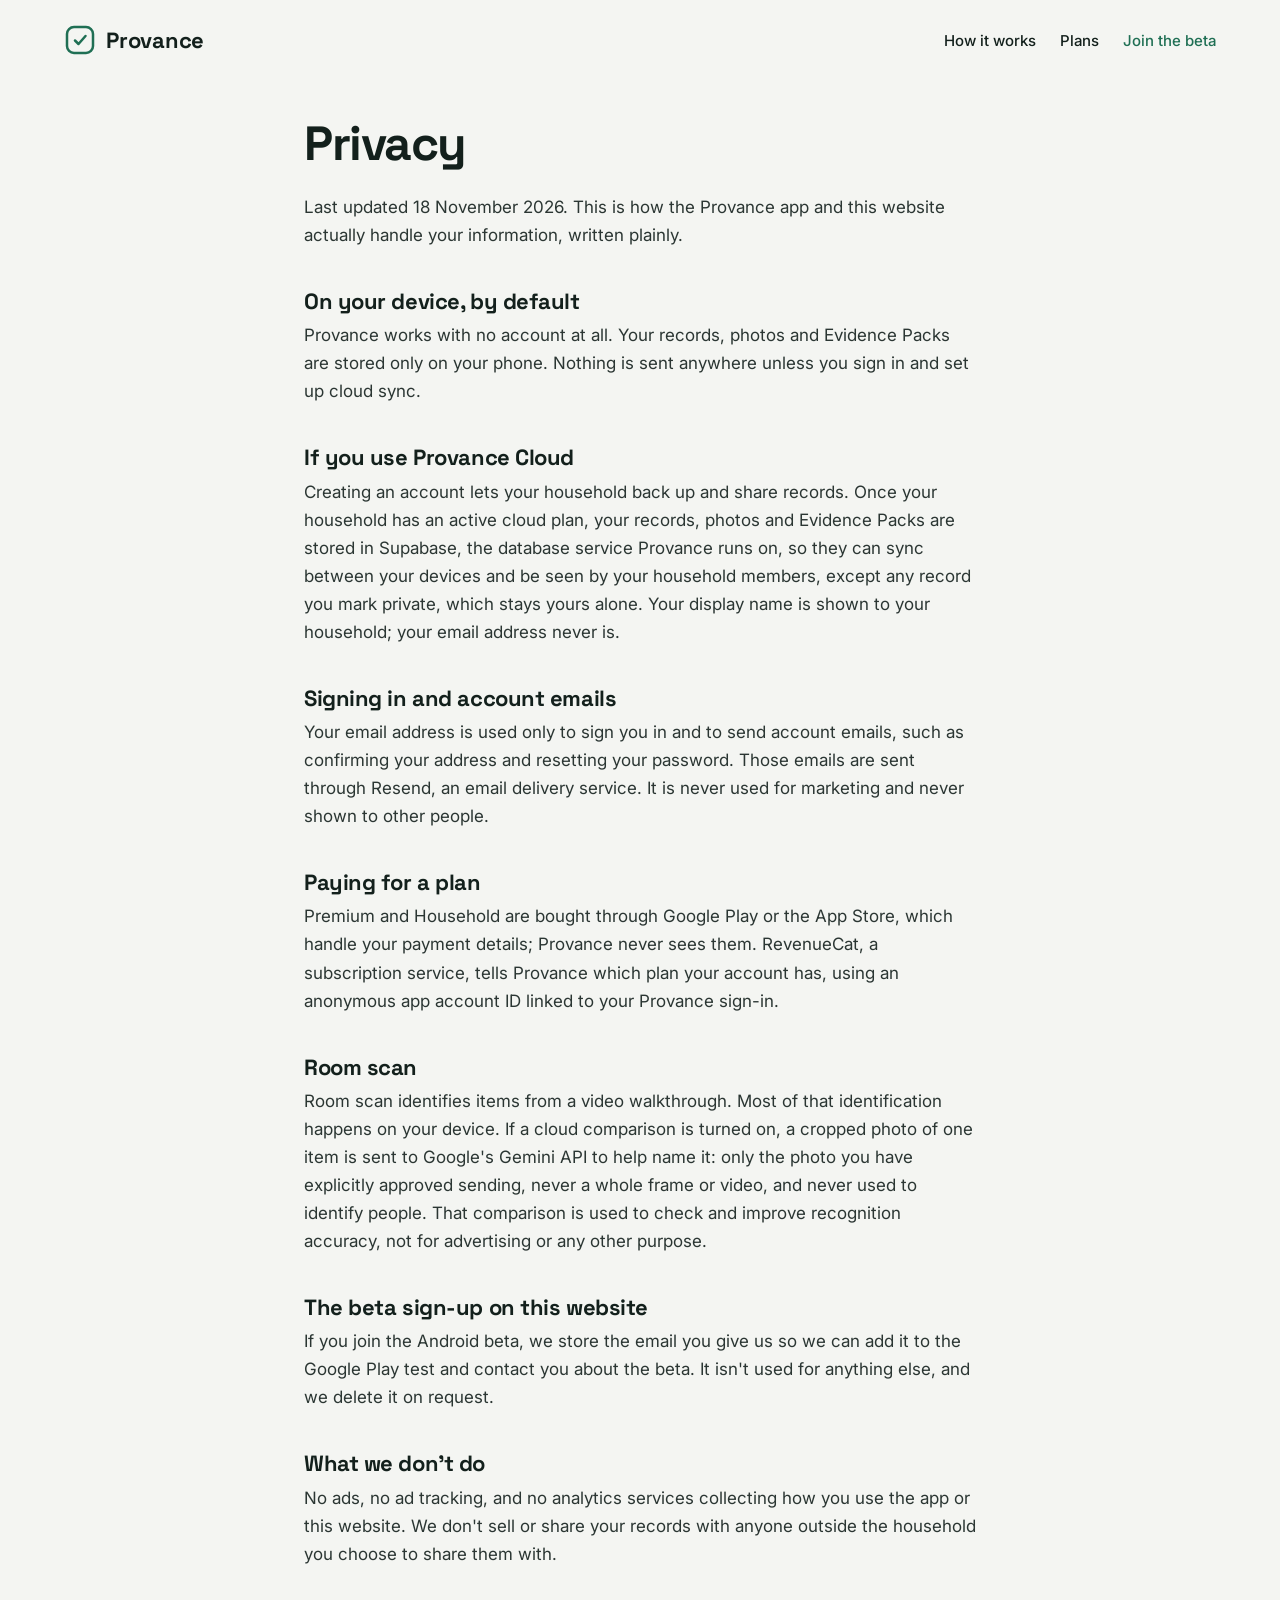
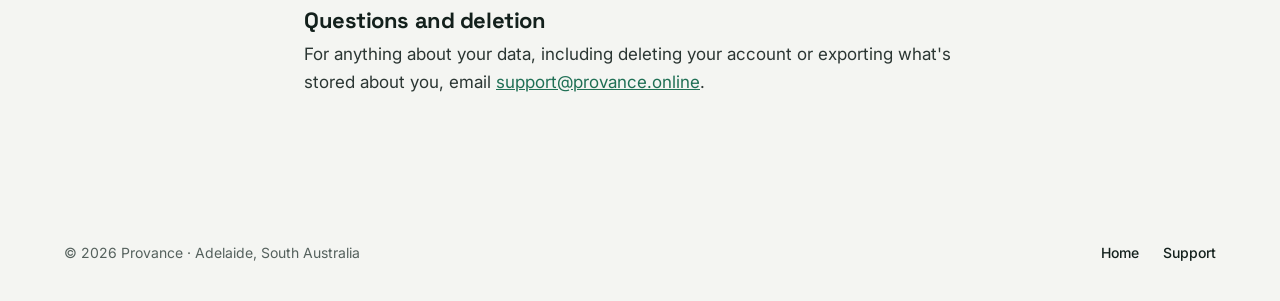
==== privacy.html @ ecfdc20b "Add files via upload" ====
<!doctype html>
<html lang="en-AU">
<head>
<meta charset="utf-8">
<meta name="viewport" content="width=device-width,initial-scale=1">
<title>Privacy · Provance</title>
<meta name="description" content="How Provance handles your records, your account and your data.">
<link rel="icon" href="/favicon.svg" type="image/svg+xml">
<link rel="preconnect" href="https://fonts.googleapis.com">
<link rel="preconnect" href="https://fonts.gstatic.com" crossorigin>
<link href="https://fonts.googleapis.com/css2?family=Space+Grotesk:wght@500;700&family=Inter:wght@400;500;600&display=swap" rel="stylesheet">
<link rel="stylesheet" href="/style.css">
</head>
<body>
<header><div class="wrap">
<a class="brand" href="/"><svg width="32" height="32" viewBox="0 0 32 32" aria-hidden="true"><rect x="3" y="3" width="26" height="26" rx="7" fill="none" stroke="#1F6F54" stroke-width="2.5"/><path d="M11 16.5l3.5 3.5L21.5 12" fill="none" stroke="#1F6F54" stroke-width="2.5" stroke-linecap="round" stroke-linejoin="round"/></svg>Provance</a>
<nav aria-label="Main"><a href="/#how">How it works</a><a href="/#plans">Plans</a><a class="cta" href="/#beta">Join the beta</a></nav>
</div></header>
<main class="wrap doc">
<h1>Privacy</h1>
<p>Last updated 18 November 2026. This is how the Provance app and this website actually handle your information, written plainly.</p>

<h2>On your device, by default</h2>
<p>Provance works with no account at all. Your records, photos and Evidence Packs are stored only on your phone. Nothing is sent anywhere unless you sign in and set up cloud sync.</p>

<h2>If you use Provance Cloud</h2>
<p>Creating an account lets your household back up and share records. Once your household has an active cloud plan, your records, photos and Evidence Packs are stored in Supabase, the database service Provance runs on, so they can sync between your devices and be seen by your household members, except any record you mark private, which stays yours alone. Your display name is shown to your household; your email address never is.</p>

<h2>Signing in and account emails</h2>
<p>Your email address is used only to sign you in and to send account emails, such as confirming your address and resetting your password. Those emails are sent through Resend, an email delivery service. It is never used for marketing and never shown to other people.</p>

<h2>Paying for a plan</h2>
<p>Premium and Household are bought through Google Play or the App Store, which handle your payment details; Provance never sees them. RevenueCat, a subscription service, tells Provance which plan your account has, using an anonymous app account ID linked to your Provance sign-in.</p>

<h2>Room scan</h2>
<p>Room scan identifies items from a video walkthrough. Most of that identification happens on your device. If a cloud comparison is turned on, a cropped photo of one item is sent to Google's Gemini API to help name it: only the photo you have explicitly approved sending, never a whole frame or video, and never used to identify people. That comparison is used to check and improve recognition accuracy, not for advertising or any other purpose.</p>

<h2>The beta sign-up on this website</h2>
<p>If you join the Android beta, we store the email you give us so we can add it to the Google Play test and contact you about the beta. It isn't used for anything else, and we delete it on request.</p>

<h2>What we don't do</h2>
<p>No ads, no ad tracking, and no analytics services collecting how you use the app or this website. We don't sell or share your records with anyone outside the household you choose to share them with.</p>

<h2>Questions and deletion</h2>
<p>For anything about your data, including deleting your account or exporting what's stored about you, email <a href="mailto:support@provance.online">support@provance.online</a>.</p>
</main>
<footer><div class="wrap">
<span>© 2026 Provance · Adelaide, South Australia</span>
<nav aria-label="Footer"><a href="/">Home</a><a href="mailto:support@provance.online">Support</a></nav>
</div></footer>
</body>
</html>
---- style.css ----
*{box-sizing:border-box}
html{scroll-behavior:smooth}
body{margin:0;font-family:Inter,system-ui,-apple-system,"Segoe UI",sans-serif;color:#13201C;background:#F4F5F2;-webkit-font-smoothing:antialiased}
a{color:#1F6F54}a:hover{color:#164F3C}
h1,h2,h3,.brand,.num,.price{font-family:"Space Grotesk",Inter,sans-serif}
.wrap{max-width:1200px;margin:0 auto;padding:0 24px}
header .wrap{display:flex;flex-wrap:wrap;gap:16px;align-items:center;justify-content:space-between;padding-top:24px;padding-bottom:24px}
.brand{display:flex;align-items:center;gap:10px;font-weight:700;font-size:22px;letter-spacing:-.01em;text-decoration:none;color:#13201C}
nav{display:flex;flex-wrap:wrap;gap:24px;font-size:15px;font-weight:500}
nav a{text-decoration:none;color:#13201C}nav a.cta{color:#1F6F54}
.hero{display:grid;grid-template-columns:repeat(auto-fit,minmax(320px,1fr));gap:56px;align-items:center;padding-top:56px;padding-bottom:96px}
.eyebrow{margin:0;font-size:14px;font-weight:600;letter-spacing:.08em;text-transform:uppercase;color:#1F6F54}
h1{margin:16px 0 24px;font-weight:700;font-size:clamp(2.6rem,5vw,4.4rem);line-height:1.02;letter-spacing:-.03em}
.lede{margin:0;font-size:19px;line-height:1.55;color:#3A4743;max-width:34rem}
.btns{display:flex;flex-wrap:wrap;gap:12px;padding:32px 0 16px}
.btn{display:inline-flex;align-items:center;justify-content:center;min-height:52px;padding:0 26px;border-radius:12px;font-weight:600;font-size:16px;text-decoration:none;border:1.5px solid #13201C;cursor:pointer;font-family:inherit}
.btn.dark{background:#13201C;color:#F4F5F2}.btn.dark:hover{background:#24342F;color:#fff}
.btn.ghost{background:transparent;color:#13201C}.btn.ghost:hover{background:#E6EBE8}
.small{margin:0;font-size:14px;color:#55615D}
.phone{display:flex;justify-content:center}
.phone .shell{width:300px;height:600px;border-radius:44px;background:#13201C;padding:14px}
.phone .screen{height:100%;border-radius:32px;background:#fff;padding:28px 20px;display:flex;flex-direction:column;gap:12px}
.phone .title{font-family:"Space Grotesk",sans-serif;font-weight:700;font-size:22px}
.phone .sub{font-size:13px;color:#55615D;margin-bottom:6px}
.rec{border-radius:14px;background:#EEF3EF;padding:14px;display:flex;flex-direction:column;gap:4px}
.rec b{font-size:15px}.rec span{font-size:13px;color:#3A4743}
.rec.warn{background:#FBEFD9}.rec.warn span{color:#6B4A12}
section.white{background:#fff}
.section{padding-top:96px;padding-bottom:96px}
h2{margin:0 0 40px;font-size:clamp(2rem,3.5vw,2.8rem);letter-spacing:-.02em;line-height:1.1}
.grid3{display:grid;grid-template-columns:repeat(auto-fit,minmax(260px,1fr));gap:32px}
.num{font-weight:700;font-size:40px;color:#1F6F54}
h3{margin:12px 0 8px;font-size:20px}
.grid3 p{margin:0;font-size:16px;line-height:1.55;color:#3A4743}
.plan{border-radius:20px;background:#fff;border:1px solid #D5DBD7;padding:32px;display:flex;flex-direction:column;gap:10px}
.plan.feature{background:#13201C;color:#F4F5F2;border-color:#13201C}
.plan h3{margin:0}.price{font-size:40px;font-weight:700}.price small{font-size:18px;font-weight:500;color:#55615D}
.plan.feature .price small{color:#C9D3CE}.plan p{margin:0;font-size:16px;line-height:1.55;color:#3A4743}.plan.feature p{color:#DDE5E1}
.plan ul{margin:8px 0 0;padding-left:20px;line-height:1.7;font-size:15px}
.beta{background:#1F6F54;color:#fff}
.beta .inner{max-width:760px;margin:0 auto;padding:96px 24px}
.beta h2{margin-bottom:20px}.beta p{font-size:18px;line-height:1.55;color:#E3EFE9;margin:0 0 28px}
form{display:flex;flex-wrap:wrap;gap:12px}
label.vh{position:absolute;width:1px;height:1px;overflow:hidden;clip:rect(0 0 0 0)}
input[type=email]{flex:1 1 280px;min-height:52px;border-radius:12px;border:0;padding:0 18px;font-size:16px;font-family:inherit}
.beta .btn{background:#fff;color:#13201C;border-color:#fff}.beta .btn:hover{background:#E3EFE9}
#msg{flex-basis:100%;margin:4px 0 0;font-size:15px;color:#fff;min-height:1.4em}
.beta .small{color:#CFE3DA;margin-top:16px}
footer .wrap{display:flex;flex-wrap:wrap;gap:24px;justify-content:space-between;padding-top:40px;padding-bottom:40px;font-size:14px;color:#55615D}
footer nav{gap:24px;font-size:14px}
.doc{max-width:720px;padding-top:24px;padding-bottom:96px}
.doc h1{font-size:clamp(2.2rem,4vw,3rem)}.doc h2{font-size:22px;margin:40px 0 8px}.doc p{font-size:17px;line-height:1.65;color:#2B3633;margin:0 0 12px}
:focus-visible{outline:3px solid #1F6F54;outline-offset:3px}
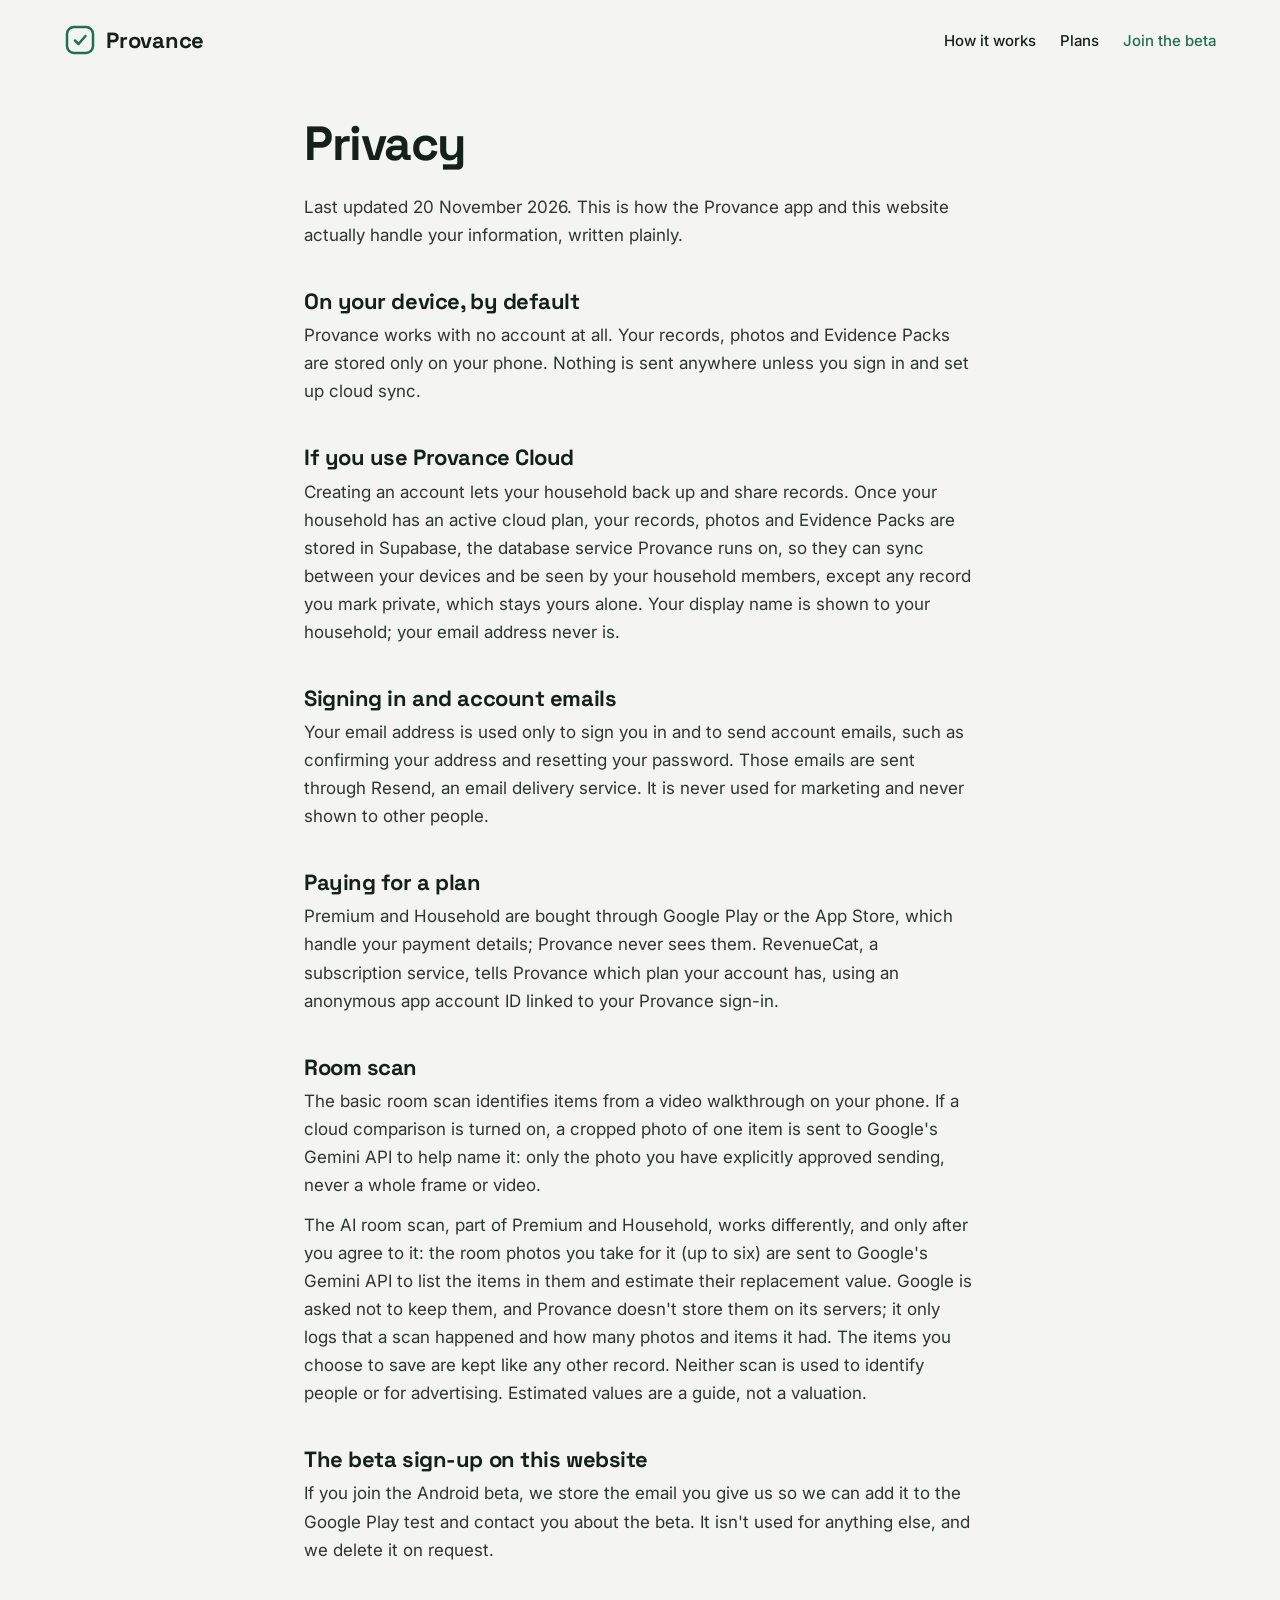
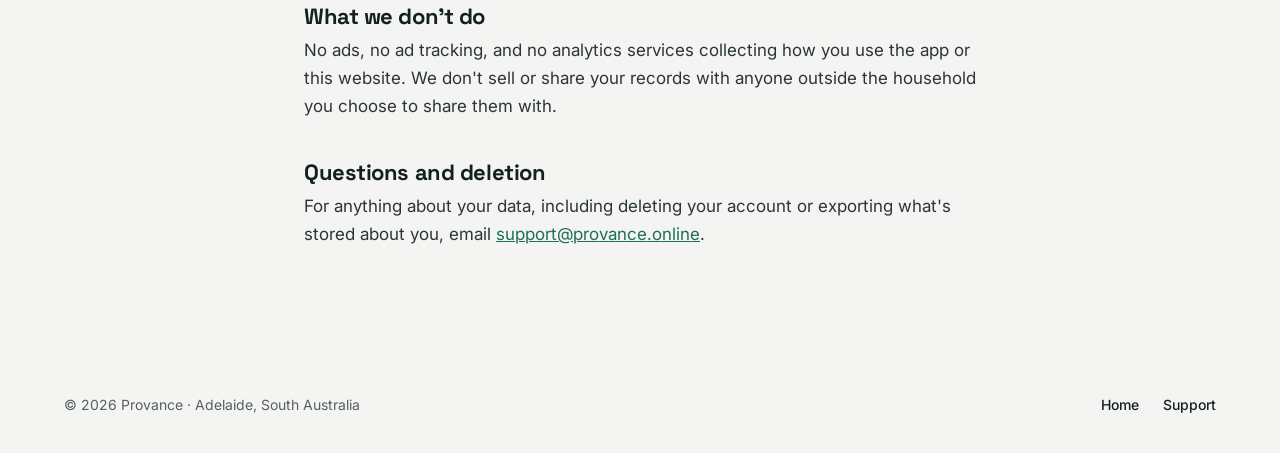
==== commit 34c15660: "Add files via upload" ====
--- a/privacy.html
+++ b/privacy.html
@@ -18,7 +18,7 @@
 </div></header>
 <main class="wrap doc">
 <h1>Privacy</h1>
-<p>Last updated 18 November 2026. This is how the Provance app and this website actually handle your information, written plainly.</p>
+<p>Last updated 20 November 2026. This is how the Provance app and this website actually handle your information, written plainly.</p>
 
 <h2>On your device, by default</h2>
 <p>Provance works with no account at all. Your records, photos and Evidence Packs are stored only on your phone. Nothing is sent anywhere unless you sign in and set up cloud sync.</p>
@@ -33,7 +33,8 @@
 <p>Premium and Household are bought through Google Play or the App Store, which handle your payment details; Provance never sees them. RevenueCat, a subscription service, tells Provance which plan your account has, using an anonymous app account ID linked to your Provance sign-in.</p>
 
 <h2>Room scan</h2>
-<p>Room scan identifies items from a video walkthrough. Most of that identification happens on your device. If a cloud comparison is turned on, a cropped photo of one item is sent to Google's Gemini API to help name it: only the photo you have explicitly approved sending, never a whole frame or video, and never used to identify people. That comparison is used to check and improve recognition accuracy, not for advertising or any other purpose.</p>
+<p>The basic room scan identifies items from a video walkthrough on your phone. If a cloud comparison is turned on, a cropped photo of one item is sent to Google's Gemini API to help name it: only the photo you have explicitly approved sending, never a whole frame or video.</p>
+<p>The AI room scan, part of Premium and Household, works differently, and only after you agree to it: the room photos you take for it (up to six) are sent to Google's Gemini API to list the items in them and estimate their replacement value. Google is asked not to keep them, and Provance doesn't store them on its servers; it only logs that a scan happened and how many photos and items it had. The items you choose to save are kept like any other record. Neither scan is used to identify people or for advertising. Estimated values are a guide, not a valuation.</p>
 
 <h2>The beta sign-up on this website</h2>
 <p>If you join the Android beta, we store the email you give us so we can add it to the Google Play test and contact you about the beta. It isn't used for anything else, and we delete it on request.</p>
--- a/style.css
+++ b/style.css
@@ -51,3 +51,41 @@
 .doc{max-width:720px;padding-top:24px;padding-bottom:96px}
 .doc h1{font-size:clamp(2.2rem,4vw,3rem)}.doc h2{font-size:22px;margin:40px 0 8px}.doc p{font-size:17px;line-height:1.65;color:#2B3633;margin:0 0 12px}
 :focus-visible{outline:3px solid #1F6F54;outline-offset:3px}
+.travel{background:#13201C;color:#F4F5F2}
+.travel h2{color:#F4F5F2}
+.eyebrow.light{color:#7FD1AE;margin-bottom:12px}
+.lede.light{color:#C9D3CE}
+.travel-grid{display:grid;grid-template-columns:repeat(auto-fit,minmax(300px,1fr));gap:48px;align-items:start}
+.ticks{list-style:none;margin:0;padding:0;display:flex;flex-direction:column;gap:18px}
+.ticks li{position:relative;padding-left:34px;font-size:16px;line-height:1.55;color:#C9D3CE}
+.ticks li b{color:#F4F5F2;font-weight:600}
+.ticks li::before{content:"";position:absolute;left:0;top:3px;width:20px;height:20px;border-radius:6px;border:2px solid #7FD1AE;box-sizing:border-box}
+.ticks li::after{content:"";position:absolute;left:6px;top:7px;width:7px;height:4px;border-left:2px solid #7FD1AE;border-bottom:2px solid #7FD1AE;transform:rotate(-45deg)}
+.phone .shell{width:320px;height:640px;border-radius:46px;background:#1C1C1E;padding:11px;box-shadow:0 30px 60px -20px rgba(19,32,28,.35)}
+.screen.app{background:#F7F7F5;border-radius:36px;padding:34px 16px 0;overflow:hidden;display:block;height:100%;font-family:-apple-system,"SF Pro Text",Inter,system-ui,sans-serif;color:#1C1C1E}
+.a-head{display:flex;justify-content:space-between;align-items:center}
+.a-word{font-size:29px;font-weight:700;letter-spacing:-1.3px}
+.a-create{display:inline-flex;align-items:center;gap:3px;background:#EEEEEC;border-radius:20px;padding:7px 11px;color:#1B4332;font-size:11.5px;font-weight:600}
+.a-sub{font-size:12.5px;color:#737374;margin:4px 0 16px}
+.a-tiles{display:flex;gap:8px;margin-bottom:13px}
+.a-tile{flex:1;background:#fff;border:1px solid #E5E5E3;border-radius:12px;padding:10px;display:flex;flex-direction:column;gap:3px;min-height:84px}
+.a-tile b{font-size:12px;font-weight:600;margin-top:2px}.a-tile span{font-size:10.5px;line-height:14px;color:#737374}
+.a-switch{display:flex;background:#E5E5E3;border-radius:11px;padding:3px}
+.a-switch span{flex:1;display:flex;align-items:center;justify-content:center;gap:5px;font-size:11.5px;font-weight:600;color:#737374;padding:7px 0;border-radius:9px}
+.a-switch span.on{background:#fff;color:#1C1C1E;box-shadow:0 1px 3px rgba(0,0,0,.08)}
+.a-search{display:flex;align-items:center;gap:7px;background:#EEEEEC;border-radius:11px;padding:10px 11px;margin-top:10px;font-size:13px;color:#737374}
+.a-filters{display:flex;gap:4px;padding:12px 0 16px;white-space:nowrap}
+.a-filters span{font-size:11.5px;font-weight:500;color:#737374;padding:7px 11px;border-radius:20px}
+.a-filters span.on{background:#1C1C1E;color:#fff}
+.a-sec{display:flex;align-items:baseline;gap:7px;margin-bottom:13px}.a-sec b{font-size:18px;font-weight:700;letter-spacing:-.5px}.a-sec span{font-size:15px;color:#979794}
+.a-grid{display:grid;grid-template-columns:1fr 1fr;column-gap:10px;row-gap:20px}
+.a-card{display:flex;flex-direction:column;min-width:0}
+.a-cover{position:relative;aspect-ratio:1;border-radius:13px;overflow:hidden;background:#E8E7E3;margin-bottom:8px}
+.a-cover img{width:100%;height:100%;object-fit:cover;display:block}
+.a-cover.empty{display:flex;flex-direction:column;align-items:center;justify-content:center;gap:6px}
+.a-cover.empty em{font-style:normal;font-size:9.5px;color:#9C9C96}
+.a-count{position:absolute;right:8px;bottom:8px;display:inline-flex;align-items:center;gap:3px;background:rgba(0,0,0,.4);color:#fff;font-size:8.5px;font-weight:600;border-radius:7px;padding:3px 6px}
+.a-card b{font-size:13px;line-height:17px;font-weight:600;letter-spacing:-.3px;white-space:nowrap;overflow:hidden;text-overflow:ellipsis}
+.a-card .t{font-size:10px;color:#737374;margin-top:3px}.a-card .d{font-size:8.5px;color:#737374;margin-top:5px}
+.a-card .s{display:flex;align-items:center;gap:3px;font-size:8.5px;color:#737374;margin-top:5px}.a-card .s.amber{color:#866332}
+.a-card .r{font-size:8.5px;color:#1B4332;margin-top:4px}
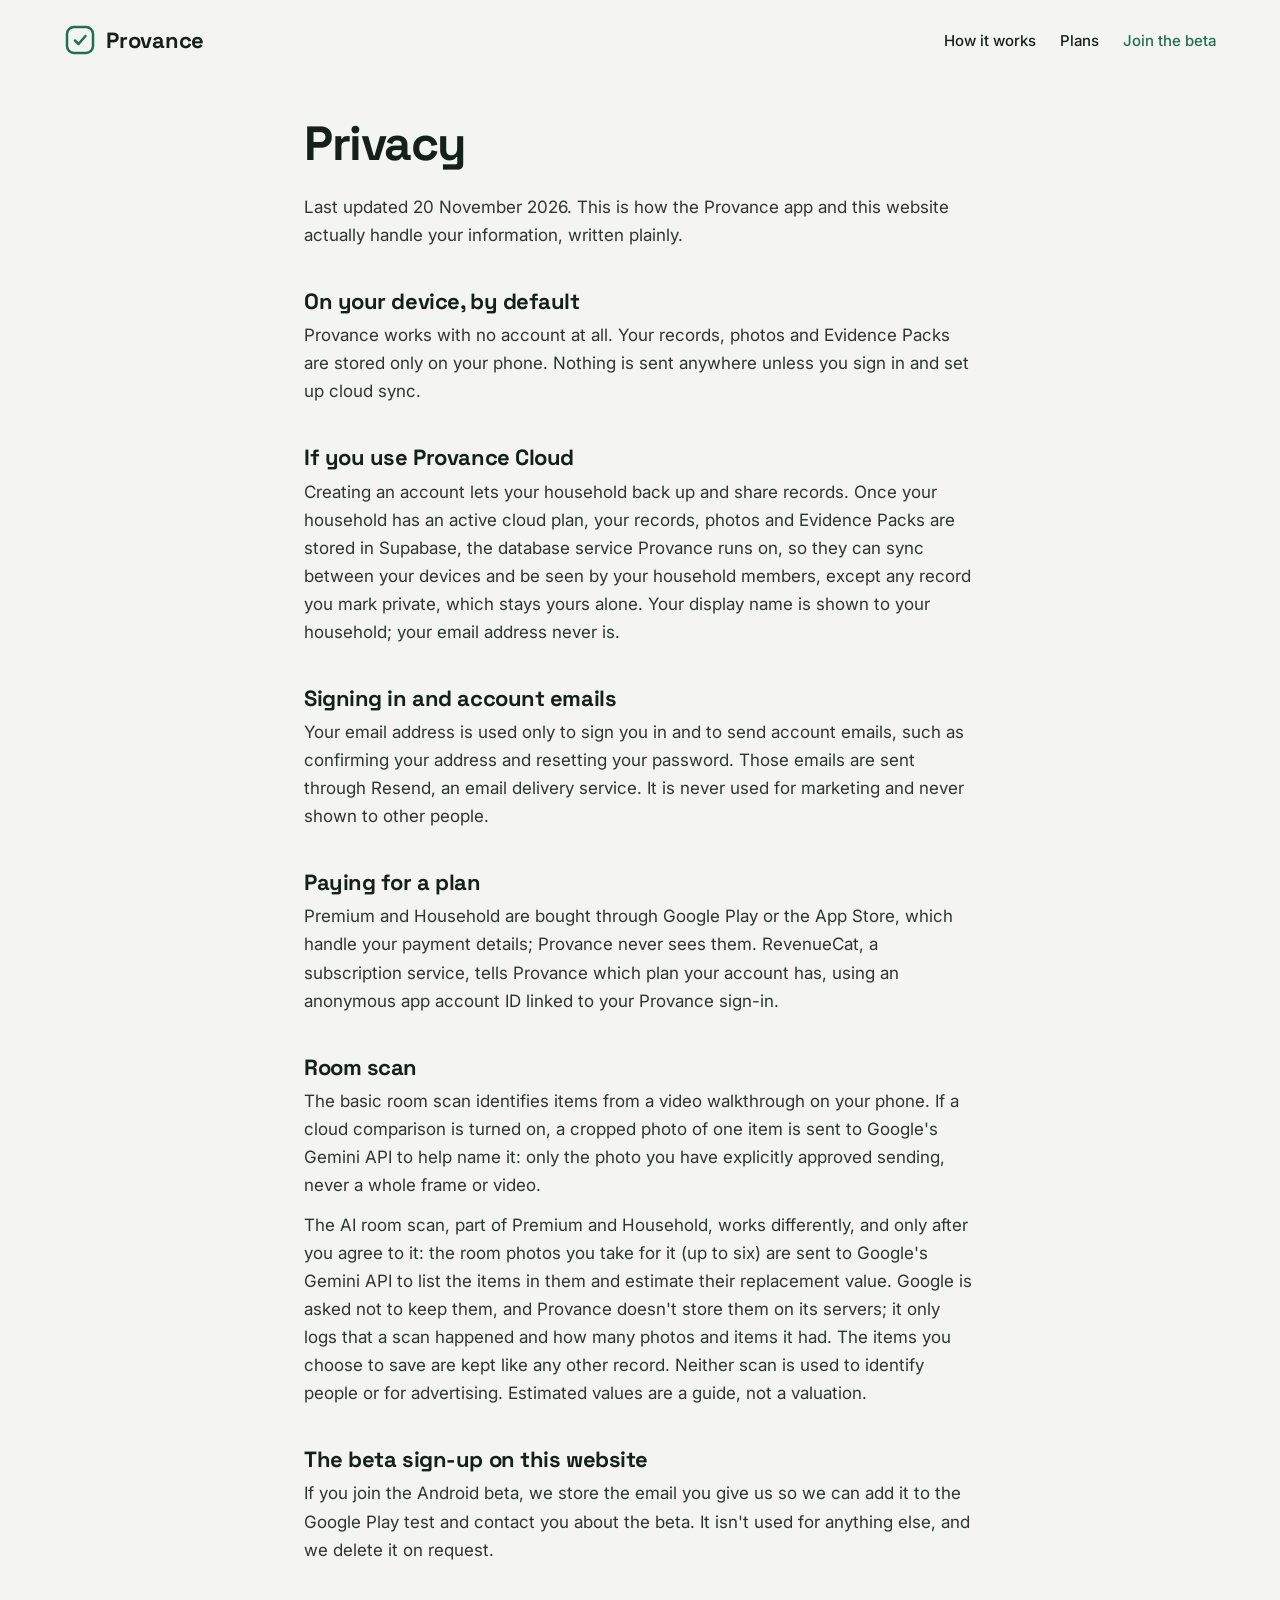
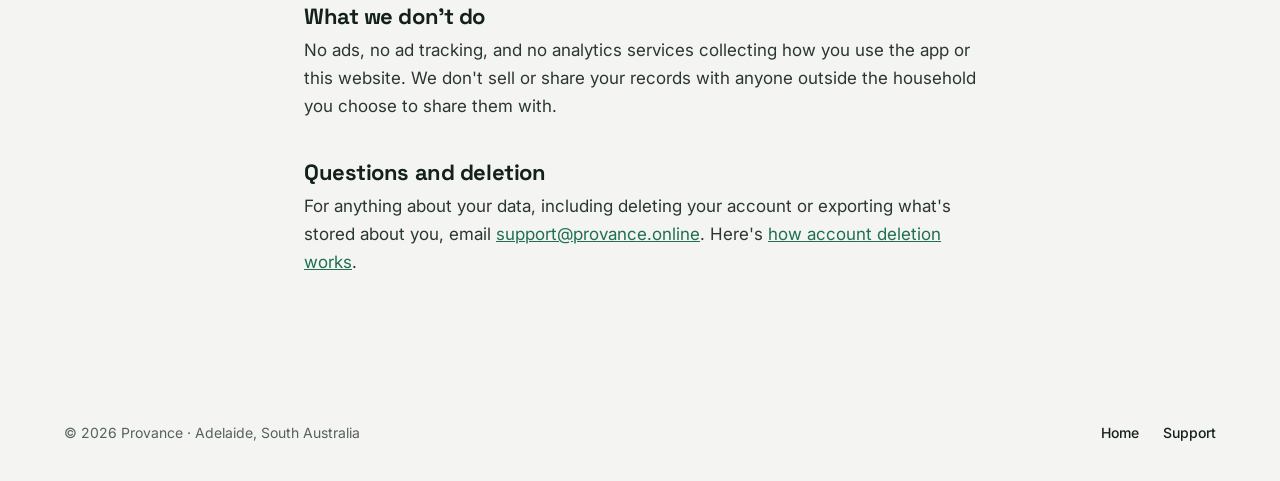
==== commit 1150100f: "Add account deletion page; update privacy for AI room scan" ====
--- a/privacy.html
+++ b/privacy.html
@@ -43,7 +43,7 @@
 <p>No ads, no ad tracking, and no analytics services collecting how you use the app or this website. We don't sell or share your records with anyone outside the household you choose to share them with.</p>
 
 <h2>Questions and deletion</h2>
-<p>For anything about your data, including deleting your account or exporting what's stored about you, email <a href="mailto:support@provance.online">support@provance.online</a>.</p>
+<p>For anything about your data, including deleting your account or exporting what's stored about you, email <a href="mailto:support@provance.online">support@provance.online</a>. Here's <a href="/delete-account">how account deletion works</a>.</p>
 </main>
 <footer><div class="wrap">
 <span>© 2026 Provance · Adelaide, South Australia</span>
